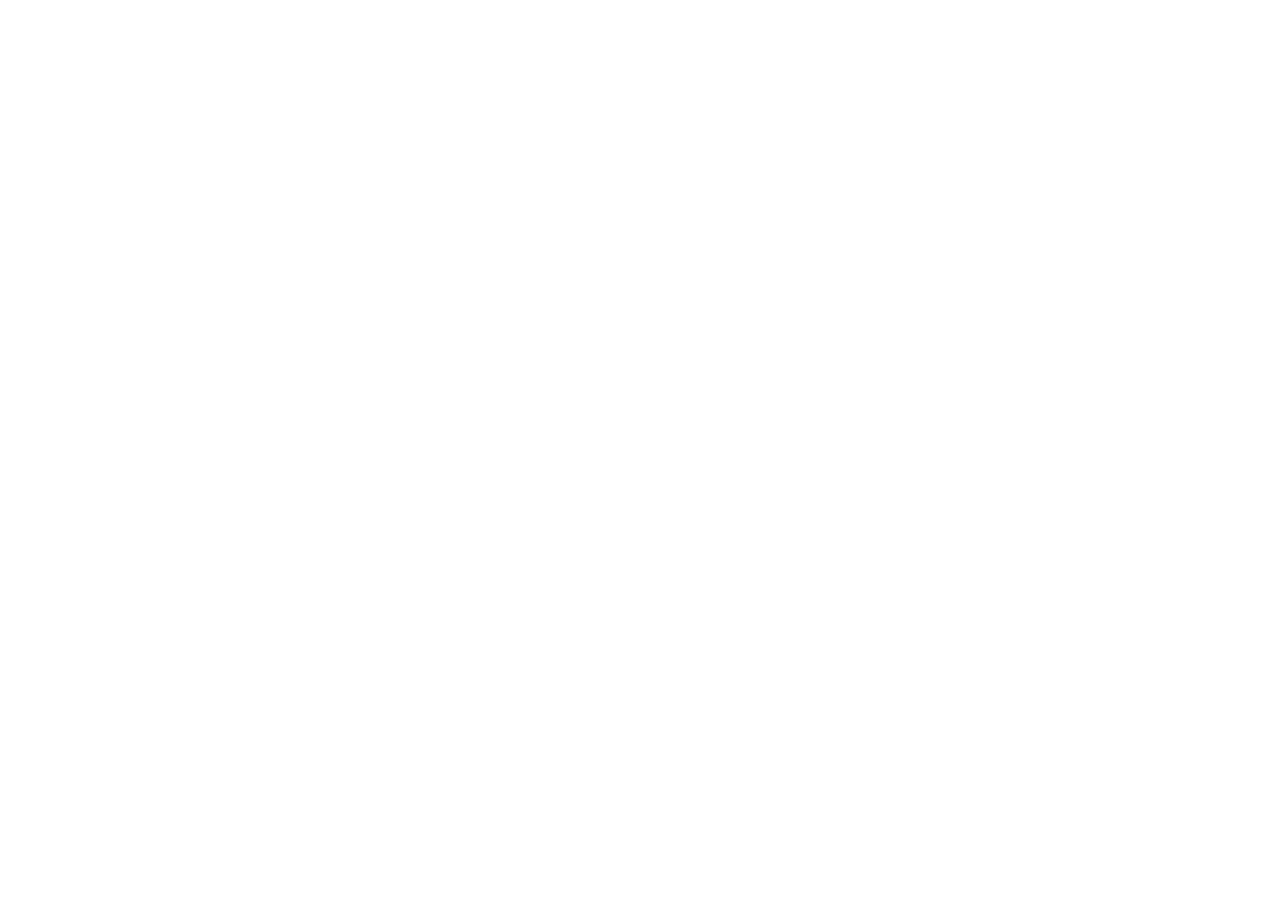
==== Vicente_Vasquez/carta.html @ 783ddd8b "Subida Archivos HTML y CSS, mejor estructura visual." ====
<!DOCTYPE html>
<html lang="en">
<head>
  <meta charset="UTF-8">
  <meta name="viewport" content="width=device-width, initial-scale=1.0">
  <title>Nuestra Carta</title>
</head>
<body>
  
</body>
</html>
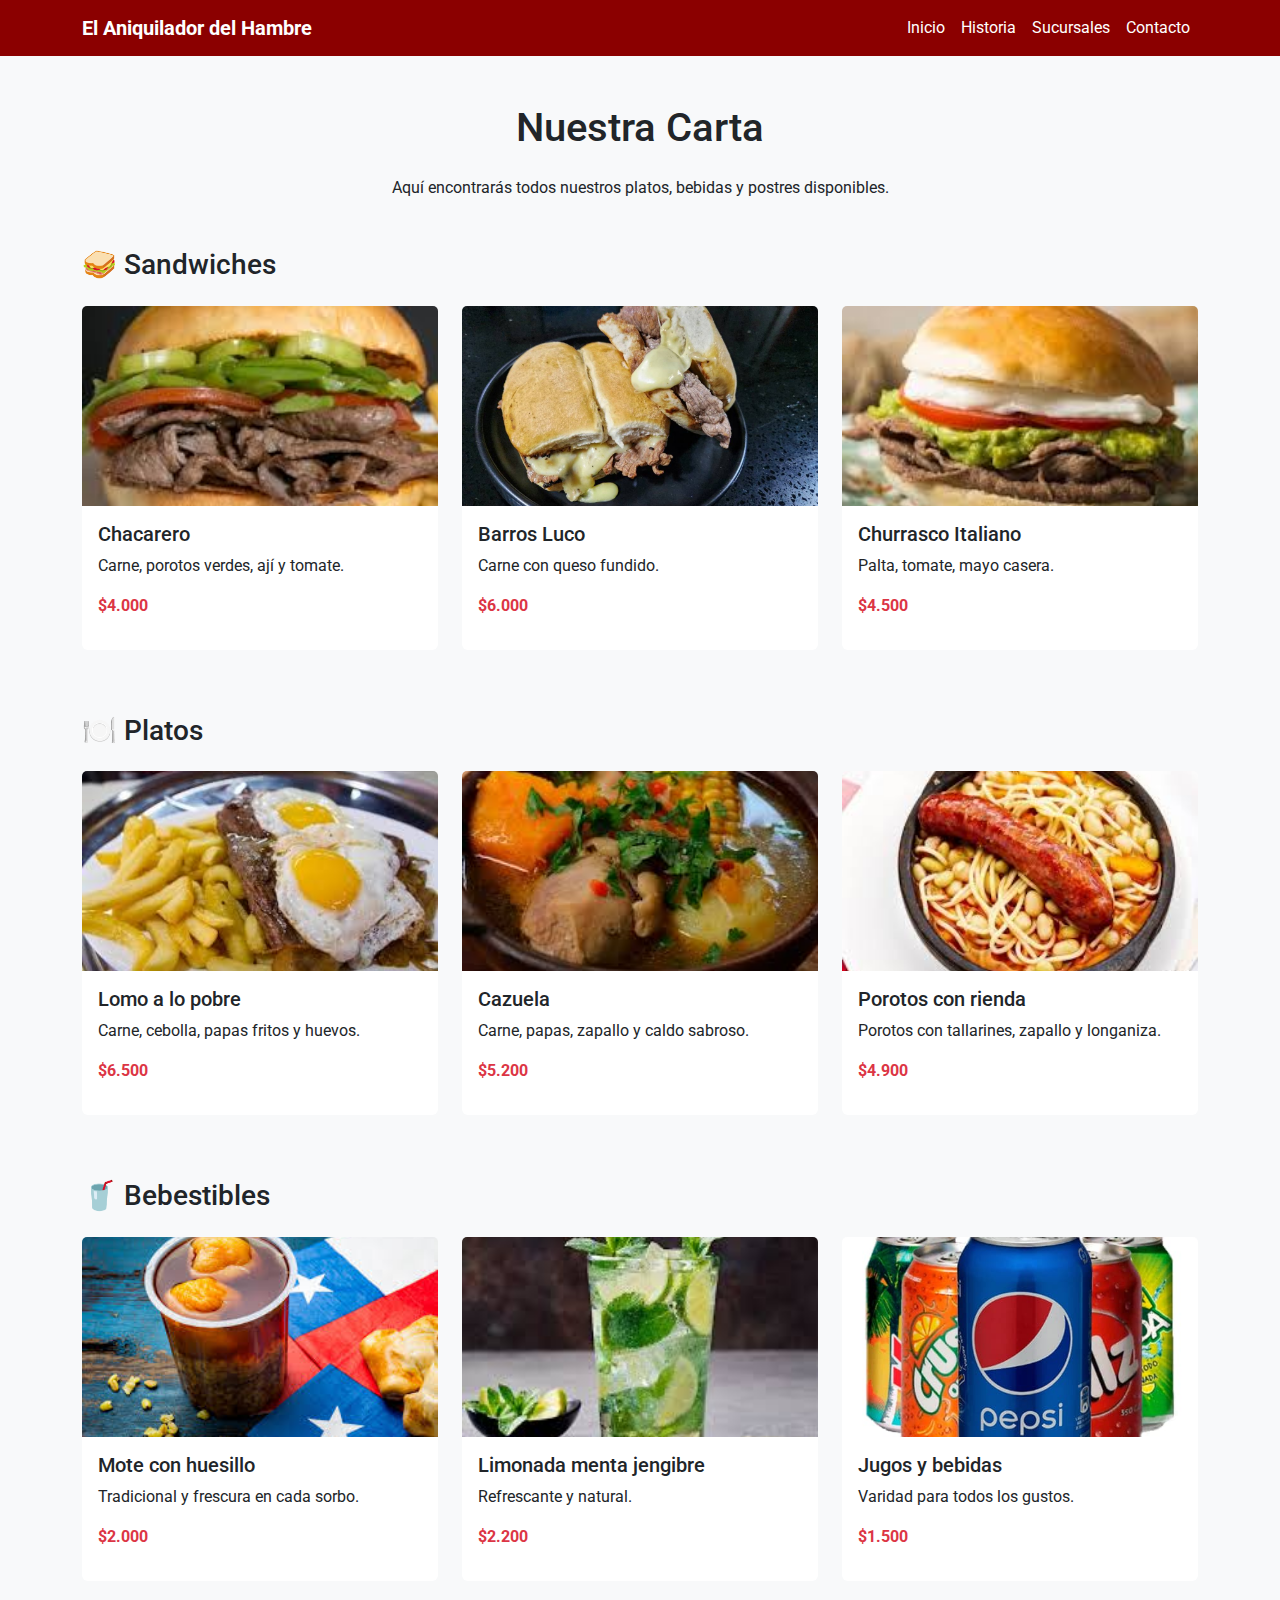
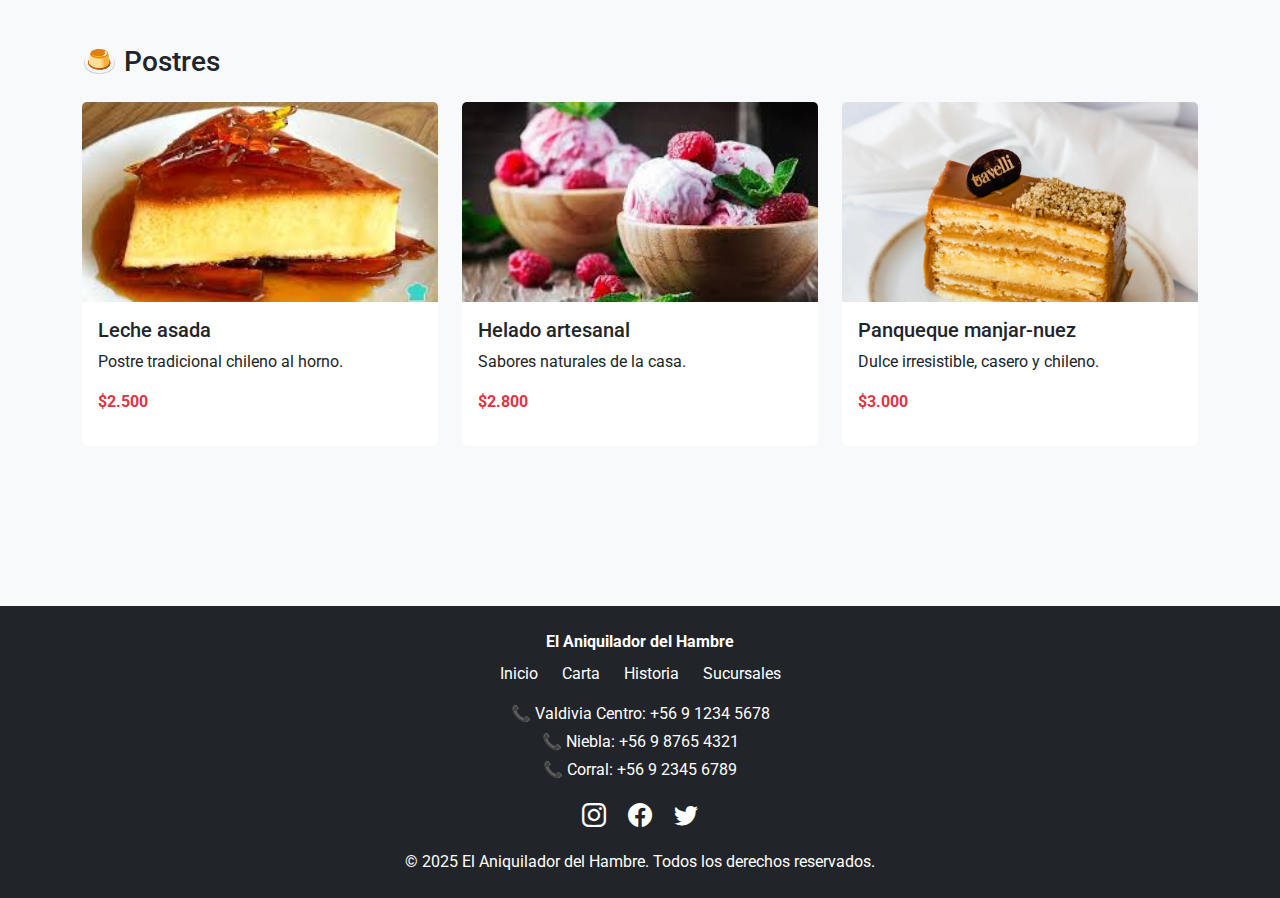
==== commit 434a7f3a: "Proyecto final completo: sitio web estático El Aniquilador del Hambre (HTML5, CSS3, Bootstrap)" ====
--- a/Vicente_Vasquez/carta.html
+++ b/Vicente_Vasquez/carta.html
@@ -1,11 +1,224 @@
 <!DOCTYPE html>
-<html lang="en">
+<html lang="es">
 <head>
-  <meta charset="UTF-8">
-  <meta name="viewport" content="width=device-width, initial-scale=1.0">
-  <title>Nuestra Carta</title>
+  <meta charset="UTF-8" />
+  <meta name="viewport" content="width=device-width, initial-scale=1" />
+  <title>Nuestra Carta - El Aniquilador del Hambre</title>
+  <link href="https://cdn.jsdelivr.net/npm/bootstrap@5.3.2/dist/css/bootstrap.min.css" rel="stylesheet" />
+  <link href="https://fonts.googleapis.com/css2?family=Roboto:wght@400;700&display=swap" rel="stylesheet" />
+  <link href="https://cdn.jsdelivr.net/npm/bootstrap-icons@1.10.5/font/bootstrap-icons.css" rel="stylesheet">
+  <link rel="stylesheet" href="CSS/estilos.css" />
 </head>
 <body>
-  
+
+  <header>
+    <nav class="navbar navbar-expand-lg navbar-dark">
+      <div class="container">
+        <a class="navbar-brand fw-bold" href="index.html">El Aniquilador del Hambre</a>
+        <button class="navbar-toggler" type="button" data-bs-toggle="collapse" data-bs-target="#menu">
+          <span class="navbar-toggler-icon"></span>
+        </button>
+        <div class="collapse navbar-collapse" id="menu">
+          <ul class="navbar-nav ms-auto">
+            <li class="nav-item"><a class="nav-link" href="index.html">Inicio</a></li>
+            <li class="nav-item"><a class="nav-link" href="historia.html">Historia</a></li>
+            <li class="nav-item"><a class="nav-link" href="sucursales.html">Sucursales</a></li>
+            <li class="nav-item"><a class="nav-link" href="contacto.html">Contacto</a></li>
+          </ul>
+        </div>
+      </div>
+    </nav>
+  </header>
+
+  <main class="container py-5">
+    <h1 class="text-center mb-4">Nuestra Carta</h1>
+    <p class="text-center mb-5">Aquí encontrarás todos nuestros platos, bebidas y postres disponibles.</p>
+
+    <!-- SANDWICHES -->
+    <section class="mb-5">
+      <h3 class="mb-4">🥪 Sandwiches</h3>
+      <div class="row">
+        <div class="col-md-4 mb-3">
+          <div class="card">
+            <img src="imágenes/Carta/Chacarero.jpeg" class="card-img-top" alt="Chacarero">
+            <div class="card-body">
+              <h5 class="card-title">Chacarero</h5>
+              <p>Carne, porotos verdes, ají y tomate.</p>
+              <p class="text-danger fw-bold">$4.000</p>
+            </div>
+          </div>
+        </div>
+        <div class="col-md-4 mb-3">
+          <div class="card">
+            <img src="imágenes/Carta/Barros Luco.jpg" class="card-img-top" alt="Barros Luco">
+            <div class="card-body">
+              <h5 class="card-title">Barros Luco</h5>
+              <p>Carne con queso fundido.</p>
+              <p class="text-danger fw-bold">$6.000</p>
+            </div>
+          </div>
+        </div>
+        <div class="col-md-4 mb-3">
+          <div class="card">
+            <img src="imágenes/Carta/Churrasco Italiano.jpeg" class="card-img-top" alt="Ave Palta">
+            <div class="card-body">
+              <h5 class="card-title">Churrasco Italiano</h5>
+              <p>Palta, tomate, mayo casera.</p>
+              <p class="text-danger fw-bold">$4.500</p>
+            </div>
+          </div>
+        </div>
+      </div>
+    </section>
+
+    <!-- PLATOS -->
+    <section class="mb-5">
+      <h3 class="mb-4">🍽️ Platos</h3>
+      <div class="row">
+        <div class="col-md-4 mb-3">
+          <div class="card">
+            <img src="imágenes/Carta/Lomo a lo pobre.jpeg" class="card-img-top" alt="Lomo a lo pobre">
+            <div class="card-body">
+              <h5 class="card-title">Lomo a lo pobre</h5>
+              <p>Carne, cebolla, papas fritos y huevos.</p>
+              <p class="text-danger fw-bold">$6.500</p>
+            </div>
+          </div>
+        </div>
+        <div class="col-md-4 mb-3">
+          <div class="card">
+            <img src="imágenes/Carta/Cazuela.jpeg" class="card-img-top" alt="Cazuela">
+            <div class="card-body">
+              <h5 class="card-title">Cazuela</h5>
+              <p>Carne, papas, zapallo y caldo sabroso.</p>
+              <p class="text-danger fw-bold">$5.200</p>
+            </div>
+          </div>
+        </div>
+        <div class="col-md-4 mb-3">
+          <div class="card">
+            <img src="imágenes/Carta/Porotos con rienda.jpeg" class="card-img-top" alt="Porotos con rienda">
+            <div class="card-body">
+              <h5 class="card-title">Porotos con rienda</h5>
+              <p>Porotos con tallarines, zapallo y longaniza.</p>
+              <p class="text-danger fw-bold">$4.900</p>
+            </div>
+          </div>
+        </div>
+      </div>
+    </section>
+
+    <!-- BEBESTIBLES -->
+    <section class="mb-5">
+      <h3 class="mb-4">🥤 Bebestibles</h3>
+      <div class="row">
+        <div class="col-md-4 mb-3">
+          <div class="card">
+            <img src="imágenes/Carta/Mote con huesillo.jpeg" class="card-img-top" alt="Mote con huesillo">
+            <div class="card-body">
+              <h5 class="card-title">Mote con huesillo</h5>
+              <p>Tradicional y frescura en cada sorbo.</p>
+              <p class="text-danger fw-bold">$2.000</p>
+            </div>
+          </div>
+        </div>
+        <div class="col-md-4 mb-3">
+          <div class="card">
+            <img src="imágenes/Carta/Limonada menta jengibre.jpeg" class="card-img-top" alt="Limonada">
+            <div class="card-body">
+              <h5 class="card-title">Limonada menta jengibre</h5>
+              <p>Refrescante y natural.</p>
+              <p class="text-danger fw-bold">$2.200</p>
+            </div>
+          </div>
+        </div>
+        <div class="col-md-4 mb-3">
+          <div class="card">
+            <img src="imágenes/Carta/Jugos y bebidas.jpg" class="card-img-top" alt="Bebidas y jugos">
+            <div class="card-body">
+              <h5 class="card-title">Jugos y bebidas</h5>
+              <p>Varidad para todos los gustos.</p>
+              <p class="text-danger fw-bold">$1.500</p>
+            </div>
+          </div>
+        </div>
+      </div>
+    </section>
+
+    <!-- POSTRES -->
+    <section class="mb-5">
+      <h3 class="mb-4">🍮 Postres</h3>
+      <div class="row">
+        <div class="col-md-4 mb-3">
+          <div class="card">
+            <img src="imágenes/Carta/Leche asada.jpeg" class="card-img-top" alt="Leche Asada">
+            <div class="card-body">
+              <h5 class="card-title">Leche asada</h5>
+              <p>Postre tradicional chileno al horno.</p>
+              <p class="text-danger fw-bold">$2.500</p>
+            </div>
+          </div>
+        </div>
+        <div class="col-md-4 mb-3">
+          <div class="card">
+            <img src="imágenes/Carta/Helado artesanal.jpeg" class="card-img-top" alt="Helado artesanal">
+            <div class="card-body">
+              <h5 class="card-title">Helado artesanal</h5>
+              <p>Sabores naturales de la casa.</p>
+              <p class="text-danger fw-bold">$2.800</p>
+            </div>
+          </div>
+        </div>
+        <div class="col-md-4 mb-3">
+          <div class="card">
+            <img src="imágenes/Carta/Panqueque manjar-nuez.webp" class="card-img-top" alt="Panqueque manjar-nuez">
+            <div class="card-body">
+              <h5 class="card-title">Panqueque manjar-nuez</h5>
+              <p>Dulce irresistible, casero y chileno.</p>
+              <p class="text-danger fw-bold">$3.000</p>
+            </div>
+          </div>
+        </div>
+      </div>
+    </section>
+  </main>
+
+  <footer class="bg-dark text-white text-center py-4 mt-5">
+    <div class="container">
+      <p class="mb-2 fw-bold">El Aniquilador del Hambre</p>
+  
+      <!-- Enlaces de navegación -->
+      <div class="d-flex justify-content-center gap-4 mb-3">
+        <a href="index.html" class="text-white text-decoration-none">Inicio</a>
+        <a href="carta.html" class="text-white text-decoration-none">Carta</a>
+        <a href="historia.html" class="text-white text-decoration-none">Historia</a>
+        <a href="sucursales.html" class="text-white text-decoration-none">Sucursales</a>
+      </div>
+  
+      <!-- Teléfonos de sucursales -->
+      <div class="mb-3">
+        <p class="mb-1">📞 Valdivia Centro: +56 9 1234 5678</p>
+        <p class="mb-1">📞 Niebla: +56 9 8765 4321</p>
+        <p class="mb-1">📞 Corral: +56 9 2345 6789</p>
+      </div>
+  
+      <!-- Redes sociales -->
+      <div class="mb-3">
+        <a href="https://www.instagram.com" target="_blank" class="text-white me-3 fs-4">
+          <i class="bi bi-instagram"></i>
+        </a>
+        <a href="https://www.facebook.com" target="_blank" class="text-white me-3 fs-4">
+          <i class="bi bi-facebook"></i>
+        </a>
+        <a href="https://www.twitter.com" target="_blank" class="text-white fs-4">
+          <i class="bi bi-twitter"></i>
+        </a>
+      </div>
+  
+      <p class="mt-3 mb-0">© 2025 El Aniquilador del Hambre. Todos los derechos reservados.</p>
+    </div>
+  </footer>
+
+  <script src="https://cdn.jsdelivr.net/npm/bootstrap@5.3.2/dist/js/bootstrap.bundle.min.js"></script>
 </body>
 </html>--- a/Vicente_Vasquez/CSS/estilos.css
+++ b/Vicente_Vasquez/CSS/estilos.css
@@ -0,0 +1,60 @@
+body {
+  font-family: 'Roboto', sans-serif;
+  background-color: #f8f9fa;
+  margin: 0;
+  padding: 0;
+}
+
+.navbar {
+  background-color: #8B0000;
+}
+
+.navbar-brand,
+.nav-link {
+  color: white !important;
+}
+
+.nav-link:hover {
+  text-decoration: underline;
+}
+
+.hero {
+  background: url('../imágenes/Fondo.png') no-repeat center center;
+  background-size: cover;
+  height: 400px;
+  display: flex;
+  align-items: center;
+  justify-content: center;
+  color: white;
+  text-shadow: 2px 2px 4px #000;
+  text-align: center;
+  padding: 2rem;
+}
+
+.card {
+  border: none;
+  transition: transform 0.2s ease;
+}
+
+.card:hover {
+  transform: scale(1.03);
+}
+
+.card img {
+  height: 200px;
+  object-fit: cover;
+}
+
+footer {
+  background-color: #212529;
+  color: white;
+}
+
+footer a {
+  color: white;
+  text-decoration: none;
+}
+
+footer a:hover {
+  text-decoration: underline;
+}